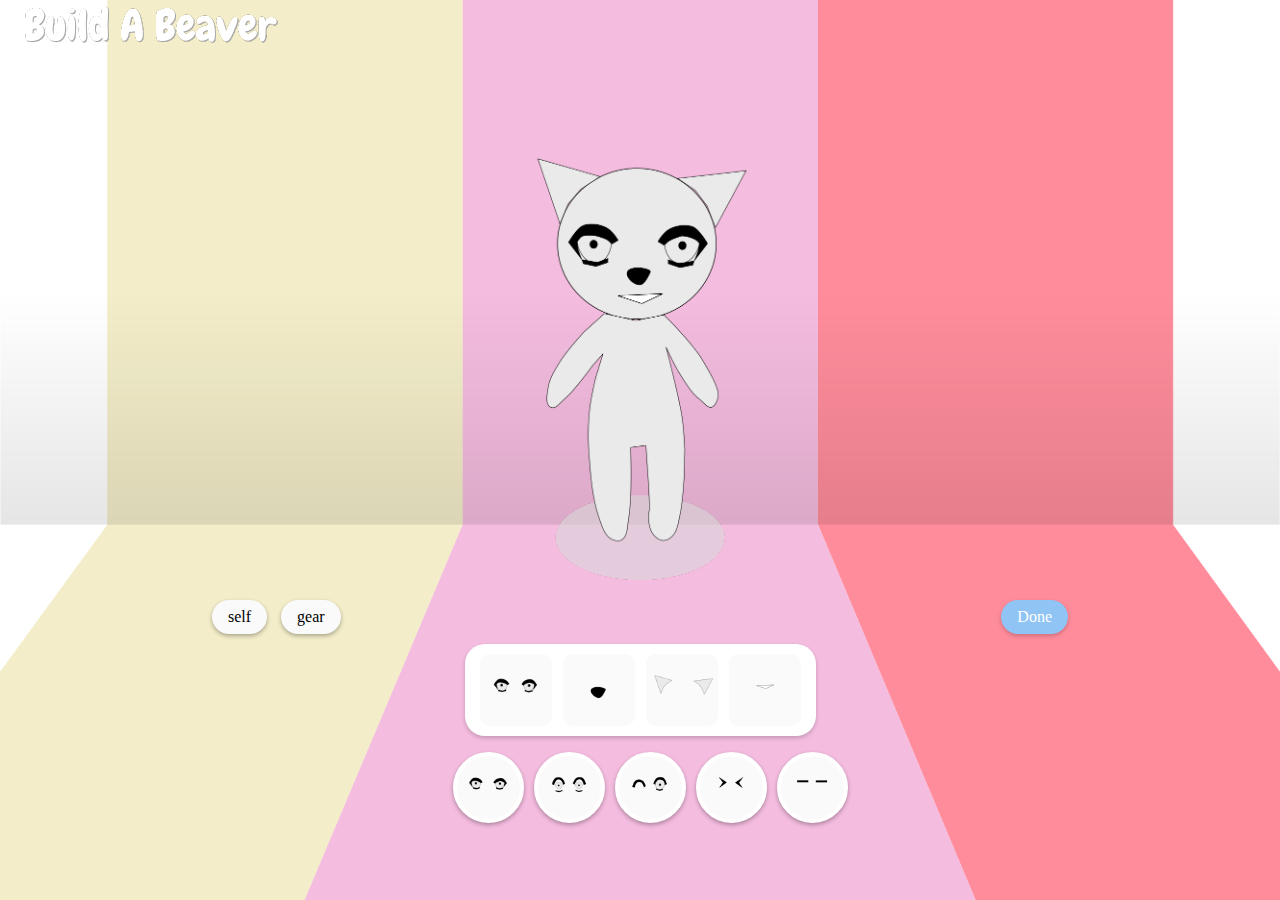
==== index.html @ c7d1dea0 "more s" ====
<!DOCTYPE html>
<html lang="en">
<!--trying to comment-->

<head>
    <meta charset="UTF-8">
    <meta http-equiv="X-UA-Compatible" content="IE=edge">
    <meta name="viewport" content="width=device-width, initial-scale=1.0">
    <title>Build a Beaver</title>
    <link rel="stylesheet" href="styles.css">
    <script src="https://code.jquery.com/jquery-3.6.0.min.js"></script>
    <script src="app.js"></script>
    <link href="https://fonts.cdnfonts.com/css/comics" rel="stylesheet">
</head>

<body>
    <header>
        <img id="imglogoBAB" src="assets/logoBAB.png">
    </header>
    <div class="backgroundimage">

    </div>
    <div class="avatar-wrapper">
        <div class="avatar-display placed">
            <img src="assets/shadow.png">
            <img src="assets/body.png">

            <img src="assets/self/eyes/eyes1.png" alt="eyes" class="avatar-image" id="eyes-image">
            <img src="assets/self/ears/ears1.png" alt="ears" class="avatar-image" id="ears-image">
            <img src="assets/self/nose/nose1.png" alt="nose" class="avatar-image" id="nose-image">
            <img src="assets/self/mouth/mouth1.png" alt="mouth" class="avatar-image" id="mouth-image">
            <img src="assets/self/mouth/mouth1.png" alt="mouth" class="avatar-image" id="mouth-image">
        </div>
    </div>


    <div class="controls">
        <div class="controlButtons">
            <div class="buttonContainers">
                <a class="whiteButton" style="font-family:'Comics', san-serif;">self</a>
                <a class="whiteButton" style="font-family:'Comics', san-serif;">gear</a>
            </div>
            <!--<a class="finishButton">done</a>-->
            <a class="finishButton" onclick="redirectToResultPage()" style="font-family:'Comics', san-serif;">Done</a>

        </div>
        <div id="carousel1" class="carousel">
            <!-- Carousel items -->
            <!--
            <div class="carousel-item">Eye Style</div>
            <div class="carousel-item">Nose Style</div>
            <div class="carousel-item">Mouth Style</div>
            <div class="carousel-item">Head Style</div>-->
        </div>
        <span>
            <div id="carousel2" class="carousel carousel2"></div>
            <!-- Carousel items will be dynamically updated here -->
    </div>
    </span>
    </div>
    <!--
    <footer>

        <section class="footer-section">
            <h1>Vote Damm for Student Council</h1>
        </section>
        <section class="footer-section">
            <div class="image-container">
                <img src="/assets/beav.png" alt="Image 1">
                <img src="/assets/kmidslogo.png" alt="Image 2">
            </div>
        </section>
    </footer>-->
</body>


</html>
---- styles.css ----
body {
  height: 100vh;
  margin: 0;
  padding: 0;
  display: flex;
  flex-direction: column;
  background-image: url("assets/bgeditor2.png");
  background-repeat: no-repeat;
  background-size: cover;
  background-position: center;
}
/*
.background-image {
  background-image: url("/assets/bg_editor_1.png");
  background-repeat: no-repeat;
  background-size: cover;
}
*/

/*
.content-wrapper {
  flex-grow: 1;
  display: flex;
  flex-direction: column;
  align-items: center;
  justify-content: flex-start; 
}
*/
.avatar-display.placed {
  height: 60vh;
  display: flex;
  justify-content: center;
  align-items: center;
  position: relative;
}

.avatar-display.placed img {
  max-width: 100%;
  max-height: 100%;
  object-fit: contain;
  position: absolute;
}

.controlButtons {
  display: flex;
  justify-content: space-between;
  align-items: center;
  margin-bottom: 10px;
  padding:0 20px;
  width: vw;
  margin: 0 15vw; 
}

.whiteButton {
  display: inline-block;
  margin-right: 10px;
  padding: 8px 16px;
  border-radius: 20px;
  background-color: #fafafa;
  color: black;
  text-decoration: none;
  transition: background-color 0.3s ease;
  box-shadow: 0 2px 4px rgba(0, 0, 0, 0.3);
}


.whiteButton:hover {
  background-color: #e0e0e0;
}

.finishButton {
  display: inline-block;
  padding: 8px 16px;
  border-radius: 20px;
  background-color: #90c4f4;
  color: white;
  text-decoration: none;
  transition: background-color 0.3s ease;
  box-shadow: 0 2px 4px rgba(0, 0, 0, 0.2); /* Add box shadow */
}

.finishButton:hover {
  background-color: #5397c9;
}

.carousel {
  background-color: white;
  border-radius: 20px;
  box-shadow: 0 2px 4px rgba(0, 0, 0, 0.2);
  padding: 10px;
  flex-grow: 1;
  display: flex; /* Use flexbox */
  justify-content: center; /* Distribute items with space around */
  align-items: center; /* Center items vertically */
  margin-top: 10px;
  margin-bottom: 10px;
  overflow-x: auto; /* Enable horizontal scrolling */
}
#carousel1 {
  display: flex;
  justify-content: center;
  align-items: center;
  margin: 0 auto;
  width: fit-content;
  background-color: white;
  border-radius: 20px;
  padding: 10px;
  margin-top: 10px;
  margin-bottom: 10px;
  overflow-x: auto;
  height: 8vh;
}

.carousel-item {
  width: auto;
  height: 100%;
  display: flex;
  justify-content: center;
  align-items: center;
  margin: 0 5px;
  margin: 0 5px;
  background-color: #FAFAFA;
  border-radius: 10px;
}

.carousel-item:not(:first-child) {
  border-left: 1px solid white;
}  

.carousel-item img {
  max-width: 100%;
  max-height: 100%;
  object-fit: contain;
  width: auto;
  height: auto;
}

/*CAROUSEL2*/

#carousel2 {
  background-color: transparent;
  border-radius: 20px;
  box-shadow: none;
  width: 60vw;
  overflow: hidden;
  position: relative;
  margin-top: 10px;
  margin-bottom: 10px;
  margin: 0 auto;
  height: 7vh;
  margin-top: 10px;
  width: 100vw; /* Adjust the width to a responsive value */
}

.carousel2 .carousel-item {
  width: auto;
  height: 100%;
  display: flex;
  justify-content: center;
  align-items: center;
  margin: 0 5px;
  border: 4px solid white;
  background-color: #fafafa;
  border-radius: 50%;
  flex-shrink: 0;
  box-shadow: 0 2px 4px rgba(0, 0, 0, 0.3);
}


#carousel2.carousel::-webkit-scrollbar {
  height: 8px;
}

#carousel2.carousel::-webkit-scrollbar-track {
  background: #f1f1f1;
  border-radius: 8px;
}

#carousel2.carousel::-webkit-scrollbar-thumb {
  background: #888;
  border-radius: 8px;
}

#carousel2 .carousel-container {
  width: 100%;
  overflow: hidden;
}
.carousel-item img {
  max-width: 100%;
  max-height: 100%;
  object-fit: contain;
  width: auto;
  height: auto;
}

.carousel2-bounce-enter {
  animation-name: carousel2BounceEnter;
  animation-duration: 0.5s;
}

@keyframes carousel2BounceEnter {
  0% {
    opacity: 0;
    transform: scale(0.5);
  }
  100% {
    opacity: 1;
    transform: scale(1);
  }
}
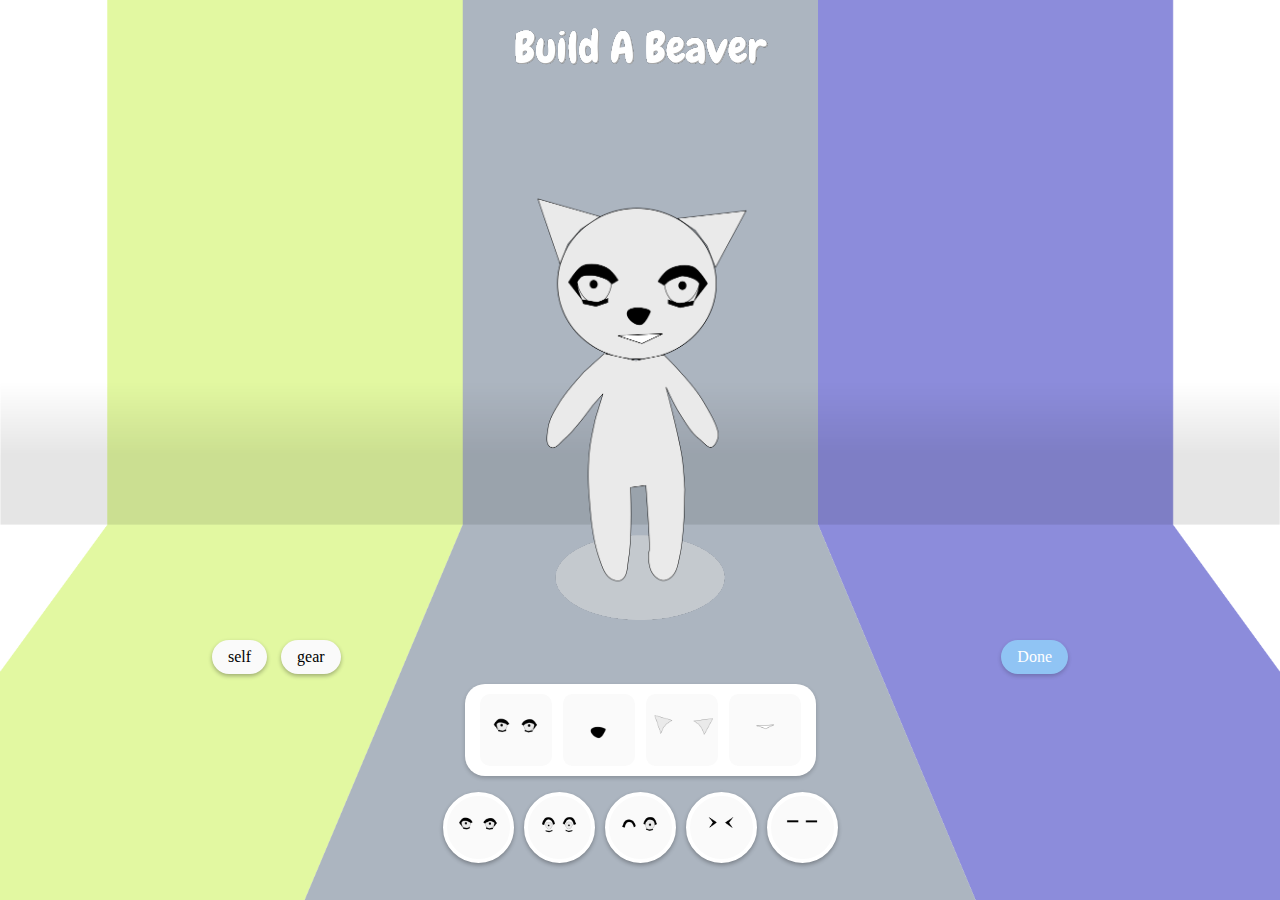
==== commit e52eee93: "drink" ====
--- a/index.html
+++ b/index.html
@@ -6,7 +6,8 @@
     <meta charset="UTF-8">
     <meta http-equiv="X-UA-Compatible" content="IE=edge">
     <meta name="viewport" content="width=device-width, initial-scale=1.0">
-    <title>Build a Beaver</title>
+    <title>Build Your Beaver</title>
+    <link rel="icon" href="assets/dammlogo.png" type="image/x-icon">
     <link rel="stylesheet" href="styles.css">
     <script src="https://code.jquery.com/jquery-3.6.0.min.js"></script>
     <script src="app.js"></script>
--- a/styles.css
+++ b/styles.css
@@ -4,10 +4,22 @@
   padding: 0;
   display: flex;
   flex-direction: column;
-  background-image: url("assets/bgeditor2.png");
+  background-image: url("assets/purplecurtains.png");
   background-repeat: no-repeat;
   background-size: cover;
   background-position: center;
+}
+header {
+  display: flex;
+  justify-content: center;
+  align-items: center;
+  height: 100px; /* Adjust the height to your preference */
+/* Optionally set a background color for the header */
+}
+
+#imglogoBAB {
+  max-width: 100%; /* Ensure the image does not exceed the header width */
+  max-height: 100%; /* Ensure the image does not exceed the header height */
 }
 /*
 .background-image {
@@ -148,8 +160,7 @@
   margin-bottom: 10px;
   margin: 0 auto;
   height: 7vh;
-  margin-top: 10px;
-  width: 100vw; /* Adjust the width to a responsive value */
+  //width: 100vw; /* Adjust the width to a responsive value */
 }
 
 .carousel2 .carousel-item {
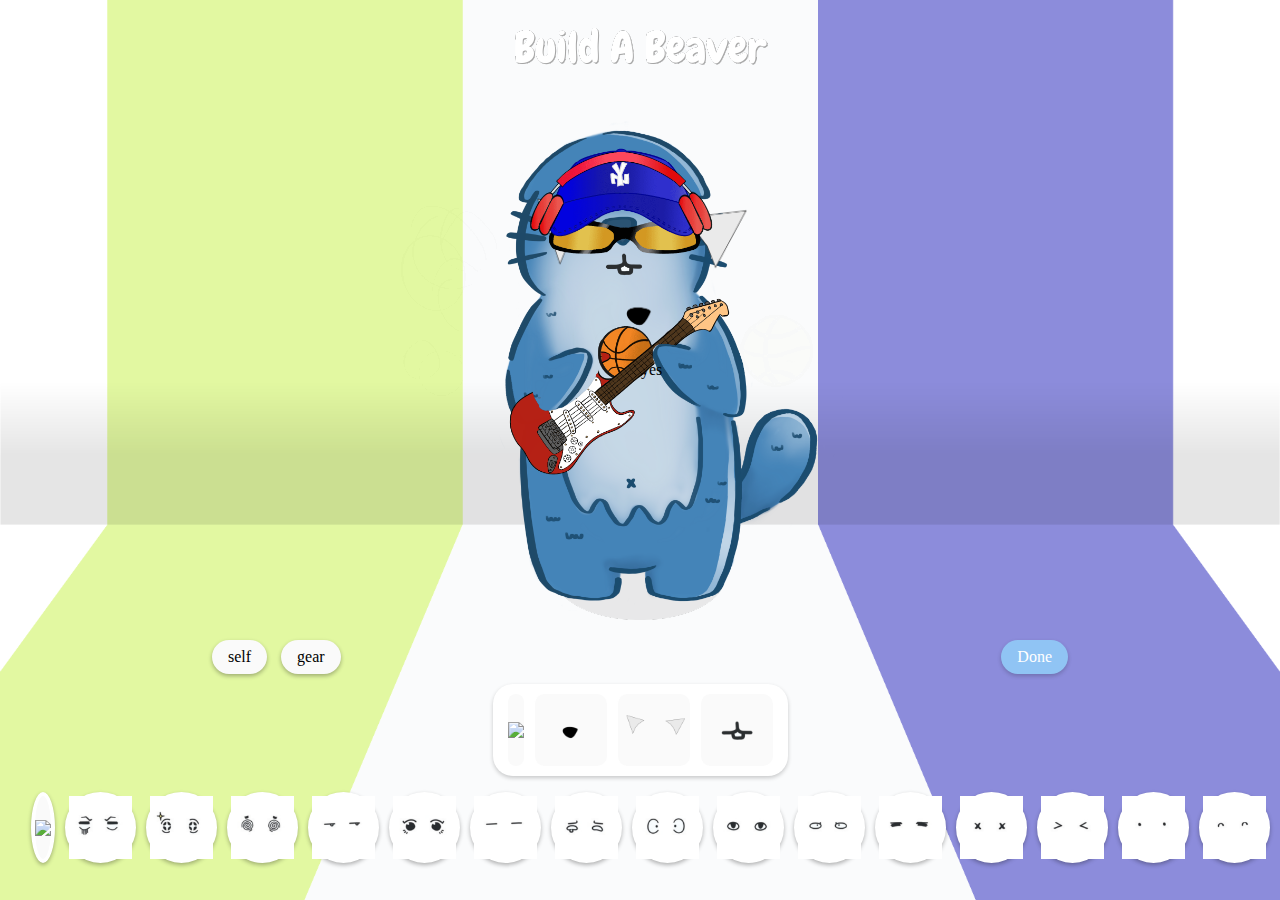
==== commit 06896cda: "commitment issues" ====
--- a/index.html
+++ b/index.html
@@ -30,7 +30,12 @@
             <img src="assets/self/ears/ears1.png" alt="ears" class="avatar-image" id="ears-image">
             <img src="assets/self/nose/nose1.png" alt="nose" class="avatar-image" id="nose-image">
             <img src="assets/self/mouth/mouth1.png" alt="mouth" class="avatar-image" id="mouth-image">
-            <img src="assets/self/mouth/mouth1.png" alt="mouth" class="avatar-image" id="mouth-image">
+            <img src="assets/gear/balls/balls1.png" alt="balls" class="avatar-image" id="balls-image">
+            <img src="assets/gear/glasses/glasses1.png" alt="glasses" class="avatar-image" id="glasses-image">
+            <img src="assets/gear/hat/hat1.png" alt="hat" class="avatar-image" id="hat-image">
+            <img src="assets/gear/hold/hold1.png" alt="hold" class="avatar-image" id="hold-image">
+            <img src="assets/gear/hp/hp1.png" alt="hp" class="avatar-image" id="hp-image">
+
         </div>
     </div>
 
--- a/styles.css
+++ b/styles.css
@@ -4,7 +4,7 @@
   padding: 0;
   display: flex;
   flex-direction: column;
-  background-image: url("assets/purplecurtains.png");
+  background-image: url("assets/whitepeoplebg.png");
   background-repeat: no-repeat;
   background-size: cover;
   background-position: center;
@@ -106,7 +106,6 @@
   align-items: center; /* Center items vertically */
   margin-top: 10px;
   margin-bottom: 10px;
-  overflow-x: auto; /* Enable horizontal scrolling */
 }
 #carousel1 {
   display: flex;
@@ -119,7 +118,7 @@
   padding: 10px;
   margin-top: 10px;
   margin-bottom: 10px;
-  overflow-x: auto;
+  //overflow-x: auto;
   height: 8vh;
 }
 
@@ -134,6 +133,12 @@
   background-color: #FAFAFA;
   border-radius: 10px;
 }
+/*
+.carousel-item.selected {
+  border: 2px solid #007BFF; 
+  background-color: #E0E0E0; 
+}
+*/
 
 .carousel-item:not(:first-child) {
   border-left: 1px solid white;
@@ -153,18 +158,28 @@
   background-color: transparent;
   border-radius: 20px;
   box-shadow: none;
-  width: 60vw;
-  overflow: hidden;
+  width: 100vw;
+  overflow-x: auto;
+  white-space: nowrap;
+  //display: inline-flex;
   position: relative;
   margin-top: 10px;
   margin-bottom: 10px;
   margin: 0 auto;
   height: 7vh;
   //width: 100vw; /* Adjust the width to a responsive value */
-}
+  /* Hide scrollbars for Webkit browsers (Chrome, Safari) */
+  scrollbar-width: none; /* Firefox */
+  -ms-overflow-style: none; /* Internet Explorer/Edge */
+}
+.carousel-container::-webkit-scrollbar {
+  width: 0; /* Hide horizontal scrollbar for Webkit browsers */
+  height: 0; /* Hide vertical scrollbar for Webkit browsers */
+}
+
 
 .carousel2 .carousel-item {
-  width: auto;
+  width: auto; //use to be auto
   height: 100%;
   display: flex;
   justify-content: center;
@@ -177,25 +192,6 @@
   box-shadow: 0 2px 4px rgba(0, 0, 0, 0.3);
 }
 
-
-#carousel2.carousel::-webkit-scrollbar {
-  height: 8px;
-}
-
-#carousel2.carousel::-webkit-scrollbar-track {
-  background: #f1f1f1;
-  border-radius: 8px;
-}
-
-#carousel2.carousel::-webkit-scrollbar-thumb {
-  background: #888;
-  border-radius: 8px;
-}
-
-#carousel2 .carousel-container {
-  width: 100%;
-  overflow: hidden;
-}
 .carousel-item img {
   max-width: 100%;
   max-height: 100%;
@@ -203,7 +199,17 @@
   width: auto;
   height: auto;
 }
-
+/*
+#carousel2 .carousel-container {
+  display: flex; 
+  align-items: center; 
+  overflow-x: scroll;
+  white-space: nowrap;
+  width: 100%;
+  height: 100%;
+}
+*
+/*
 .carousel2-bounce-enter {
   animation-name: carousel2BounceEnter;
   animation-duration: 0.5s;
@@ -219,3 +225,4 @@
     transform: scale(1);
   }
 }
+/*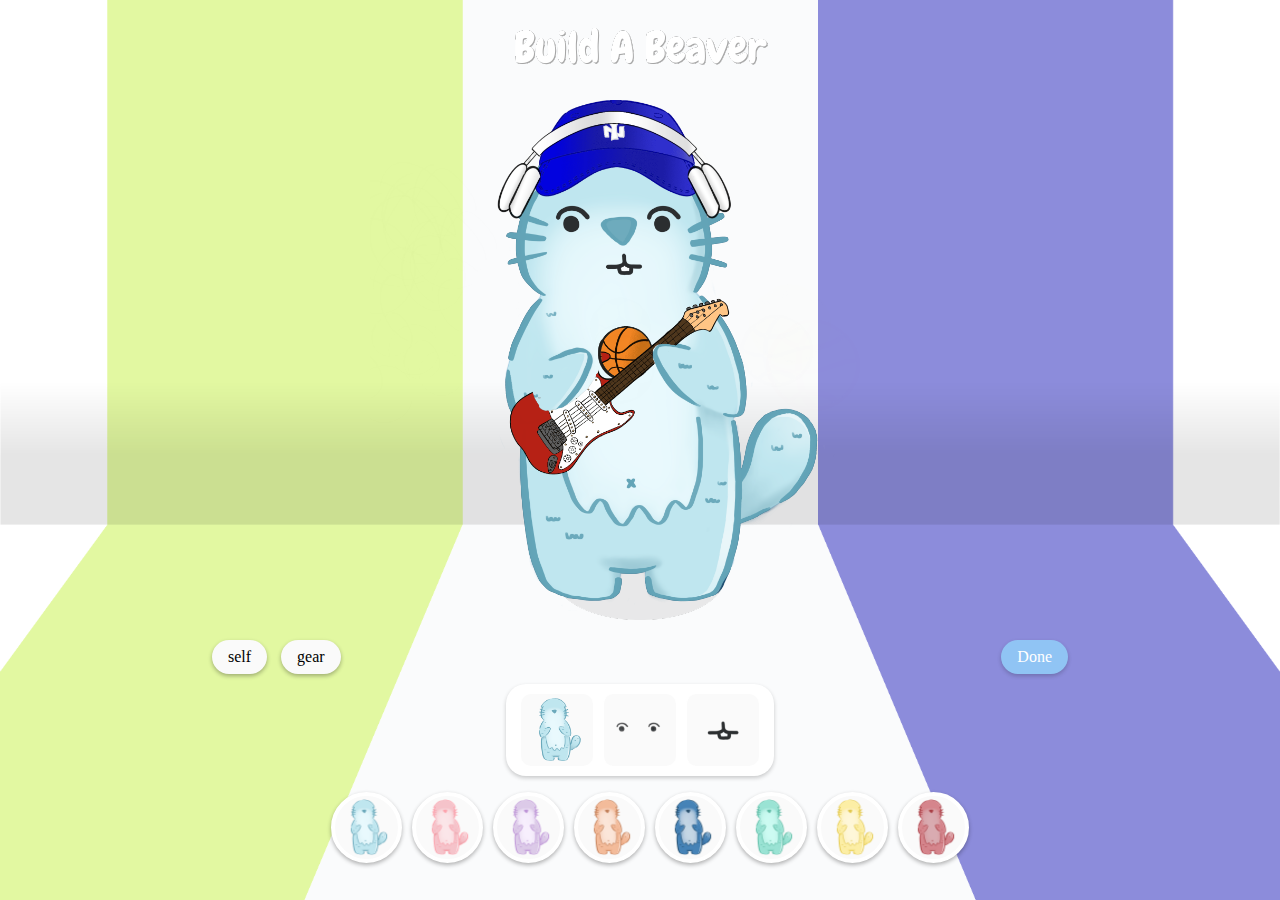
==== commit aa411b6b: "up until last page" ====
--- a/index.html
+++ b/index.html
@@ -25,13 +25,11 @@
         <div class="avatar-display placed">
             <img src="assets/shadow.png">
             <img src="assets/body.png">
-
+            <img src="assets/self/body/body1.png" alt="body" class="avatar-image" id="body-image">
             <img src="assets/self/eyes/eyes1.png" alt="eyes" class="avatar-image" id="eyes-image">
-            <img src="assets/self/ears/ears1.png" alt="ears" class="avatar-image" id="ears-image">
-            <img src="assets/self/nose/nose1.png" alt="nose" class="avatar-image" id="nose-image">
             <img src="assets/self/mouth/mouth1.png" alt="mouth" class="avatar-image" id="mouth-image">
             <img src="assets/gear/balls/balls1.png" alt="balls" class="avatar-image" id="balls-image">
-            <img src="assets/gear/glasses/glasses1.png" alt="glasses" class="avatar-image" id="glasses-image">
+            <!--<img src="assets/gear/glasses/glasses1.png" alt="glasses" class="avatar-image" id="glasses-image">-->
             <img src="assets/gear/hat/hat1.png" alt="hat" class="avatar-image" id="hat-image">
             <img src="assets/gear/hold/hold1.png" alt="hold" class="avatar-image" id="hold-image">
             <img src="assets/gear/hp/hp1.png" alt="hp" class="avatar-image" id="hp-image">
--- a/styles.css
+++ b/styles.css
@@ -171,6 +171,21 @@
   /* Hide scrollbars for Webkit browsers (Chrome, Safari) */
   scrollbar-width: none; /* Firefox */
   -ms-overflow-style: none; /* Internet Explorer/Edge */
+}
+
+*/
+/* For phones */
+@media (max-width: 600px) {
+    .carousel2 {
+        width: 90vw;
+    }
+}
+
+/* For computers */
+@media (min-width: 601px) {
+    .carousel2 {
+        width: 90vw;
+    }
 }
 .carousel-container::-webkit-scrollbar {
   width: 0; /* Hide horizontal scrollbar for Webkit browsers */
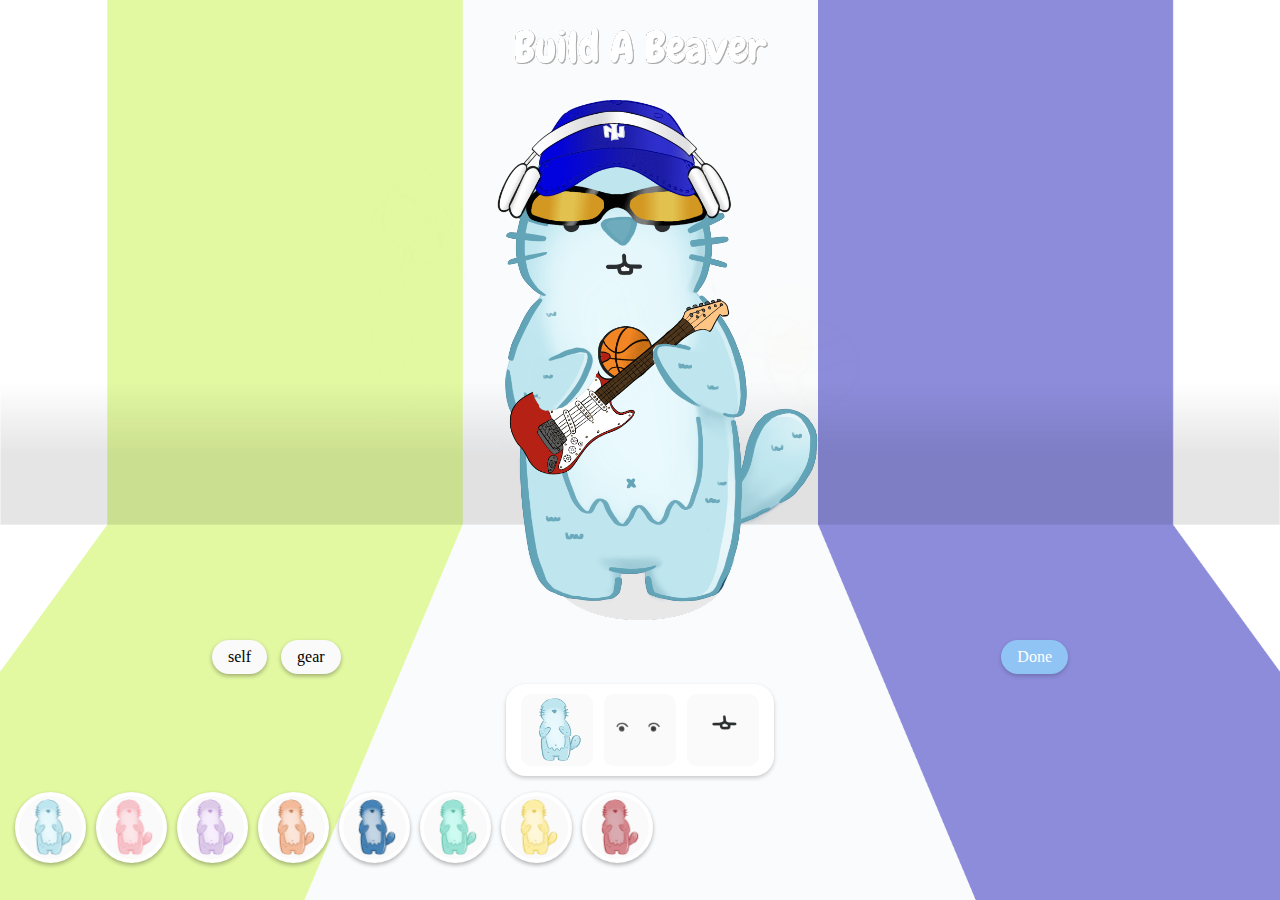
==== commit 47ab66ab: "carousel issues" ====
--- a/index.html
+++ b/index.html
@@ -29,7 +29,7 @@
             <img src="assets/self/eyes/eyes1.png" alt="eyes" class="avatar-image" id="eyes-image">
             <img src="assets/self/mouth/mouth1.png" alt="mouth" class="avatar-image" id="mouth-image">
             <img src="assets/gear/balls/balls1.png" alt="balls" class="avatar-image" id="balls-image">
-            <!--<img src="assets/gear/glasses/glasses1.png" alt="glasses" class="avatar-image" id="glasses-image">-->
+            <img src="assets/gear/glasses/glasses1.png" alt="glasses" class="avatar-image" id="glasses-image">
             <img src="assets/gear/hat/hat1.png" alt="hat" class="avatar-image" id="hat-image">
             <img src="assets/gear/hold/hold1.png" alt="hold" class="avatar-image" id="hold-image">
             <img src="assets/gear/hp/hp1.png" alt="hp" class="avatar-image" id="hp-image">
--- a/styles.css
+++ b/styles.css
@@ -161,10 +161,13 @@
   width: 100vw;
   overflow-x: auto;
   white-space: nowrap;
-  //display: inline-flex;
+  //justify-content: flex-start; /* Start from the beginning of the container */
+  align-items: center;
+  display: flex;
   position: relative;
   margin-top: 10px;
   margin-bottom: 10px;
+  //margin-left: 50px;
   margin: 0 auto;
   height: 7vh;
   //width: 100vw; /* Adjust the width to a responsive value */
@@ -172,8 +175,18 @@
   scrollbar-width: none; /* Firefox */
   -ms-overflow-style: none; /* Internet Explorer/Edge */
 }
-
-*/
+.center-align {
+  justify-content: center;
+}
+
+.flex-start-align {
+  justify-content: flex-start;
+}
+/* Adjust the alignment based on total width */
+#carousel2:not(.center-align) {
+  justify-content: flex-start;
+}
+
 /* For phones */
 @media (max-width: 600px) {
     .carousel2 {
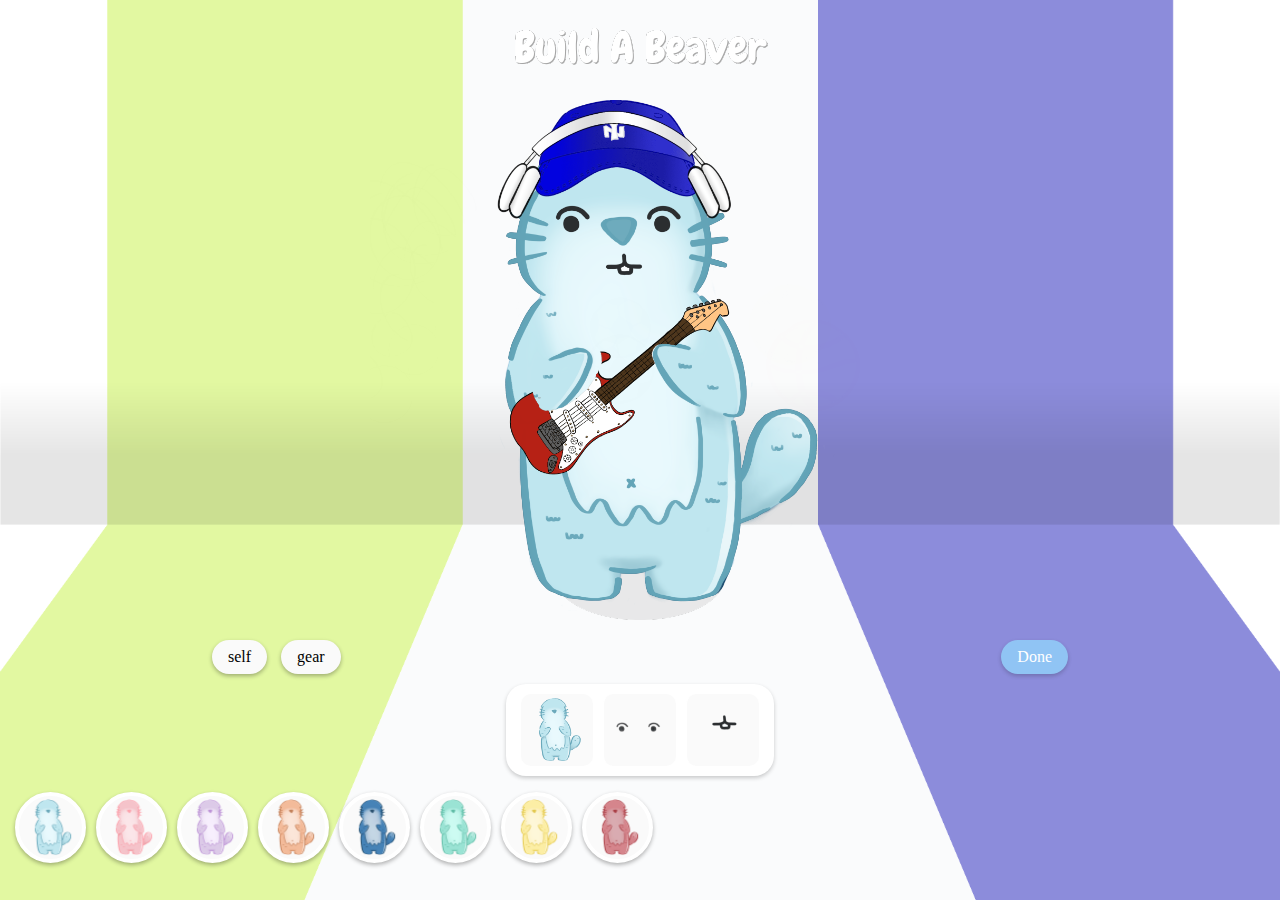
==== commit 78e6f667: "help" ====
--- a/index.html
+++ b/index.html
@@ -28,8 +28,8 @@
             <img src="assets/self/body/body1.png" alt="body" class="avatar-image" id="body-image">
             <img src="assets/self/eyes/eyes1.png" alt="eyes" class="avatar-image" id="eyes-image">
             <img src="assets/self/mouth/mouth1.png" alt="mouth" class="avatar-image" id="mouth-image">
-            <img src="assets/gear/balls/balls1.png" alt="balls" class="avatar-image" id="balls-image">
-            <img src="assets/gear/glasses/glasses1.png" alt="glasses" class="avatar-image" id="glasses-image">
+            <img src="assets/gear/balls/balls4.png" alt="balls" class="avatar-image" id="balls-image">
+            <img src="assets/gear/glasses/glasses3.png" alt="glasses" class="avatar-image" id="glasses-image">
             <img src="assets/gear/hat/hat1.png" alt="hat" class="avatar-image" id="hat-image">
             <img src="assets/gear/hold/hold1.png" alt="hold" class="avatar-image" id="hold-image">
             <img src="assets/gear/hp/hp1.png" alt="hp" class="avatar-image" id="hp-image">
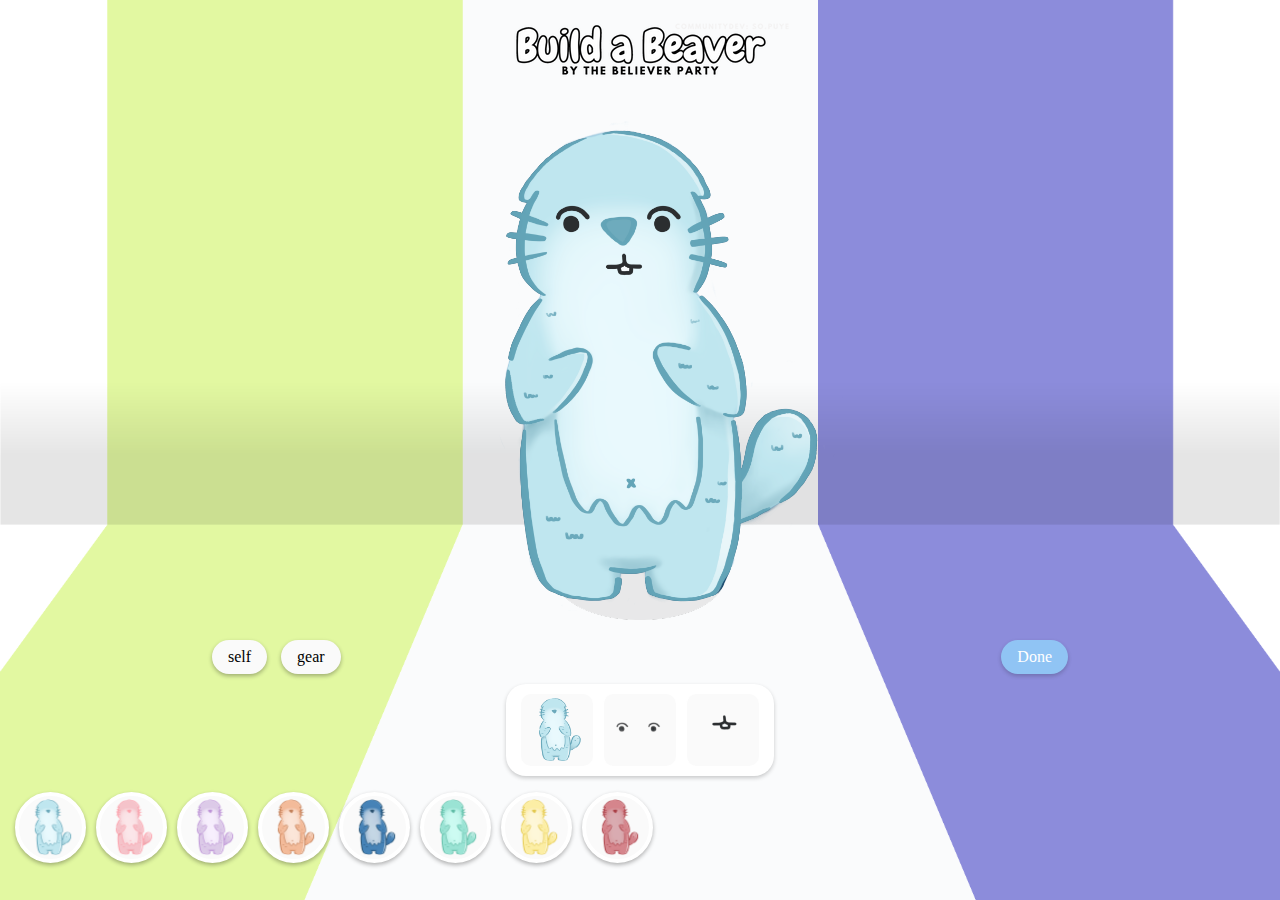
==== commit 964952bd: "FUCK YOU HONESTLY" ====
--- a/index.html
+++ b/index.html
@@ -30,9 +30,9 @@
             <img src="assets/self/mouth/mouth1.png" alt="mouth" class="avatar-image" id="mouth-image">
             <img src="assets/gear/balls/balls4.png" alt="balls" class="avatar-image" id="balls-image">
             <img src="assets/gear/glasses/glasses3.png" alt="glasses" class="avatar-image" id="glasses-image">
-            <img src="assets/gear/hat/hat1.png" alt="hat" class="avatar-image" id="hat-image">
-            <img src="assets/gear/hold/hold1.png" alt="hold" class="avatar-image" id="hold-image">
-            <img src="assets/gear/hp/hp1.png" alt="hp" class="avatar-image" id="hp-image">
+            <img src="assets/gear/hat/hat11.png" alt="hat" class="avatar-image" id="hat-image">
+            <img src="assets/gear/hold/hold3.png" alt="hold" class="avatar-image" id="hold-image">
+            <img src="assets/gear/hp/hp6.png" alt="hp" class="avatar-image" id="hp-image">
 
         </div>
     </div>
